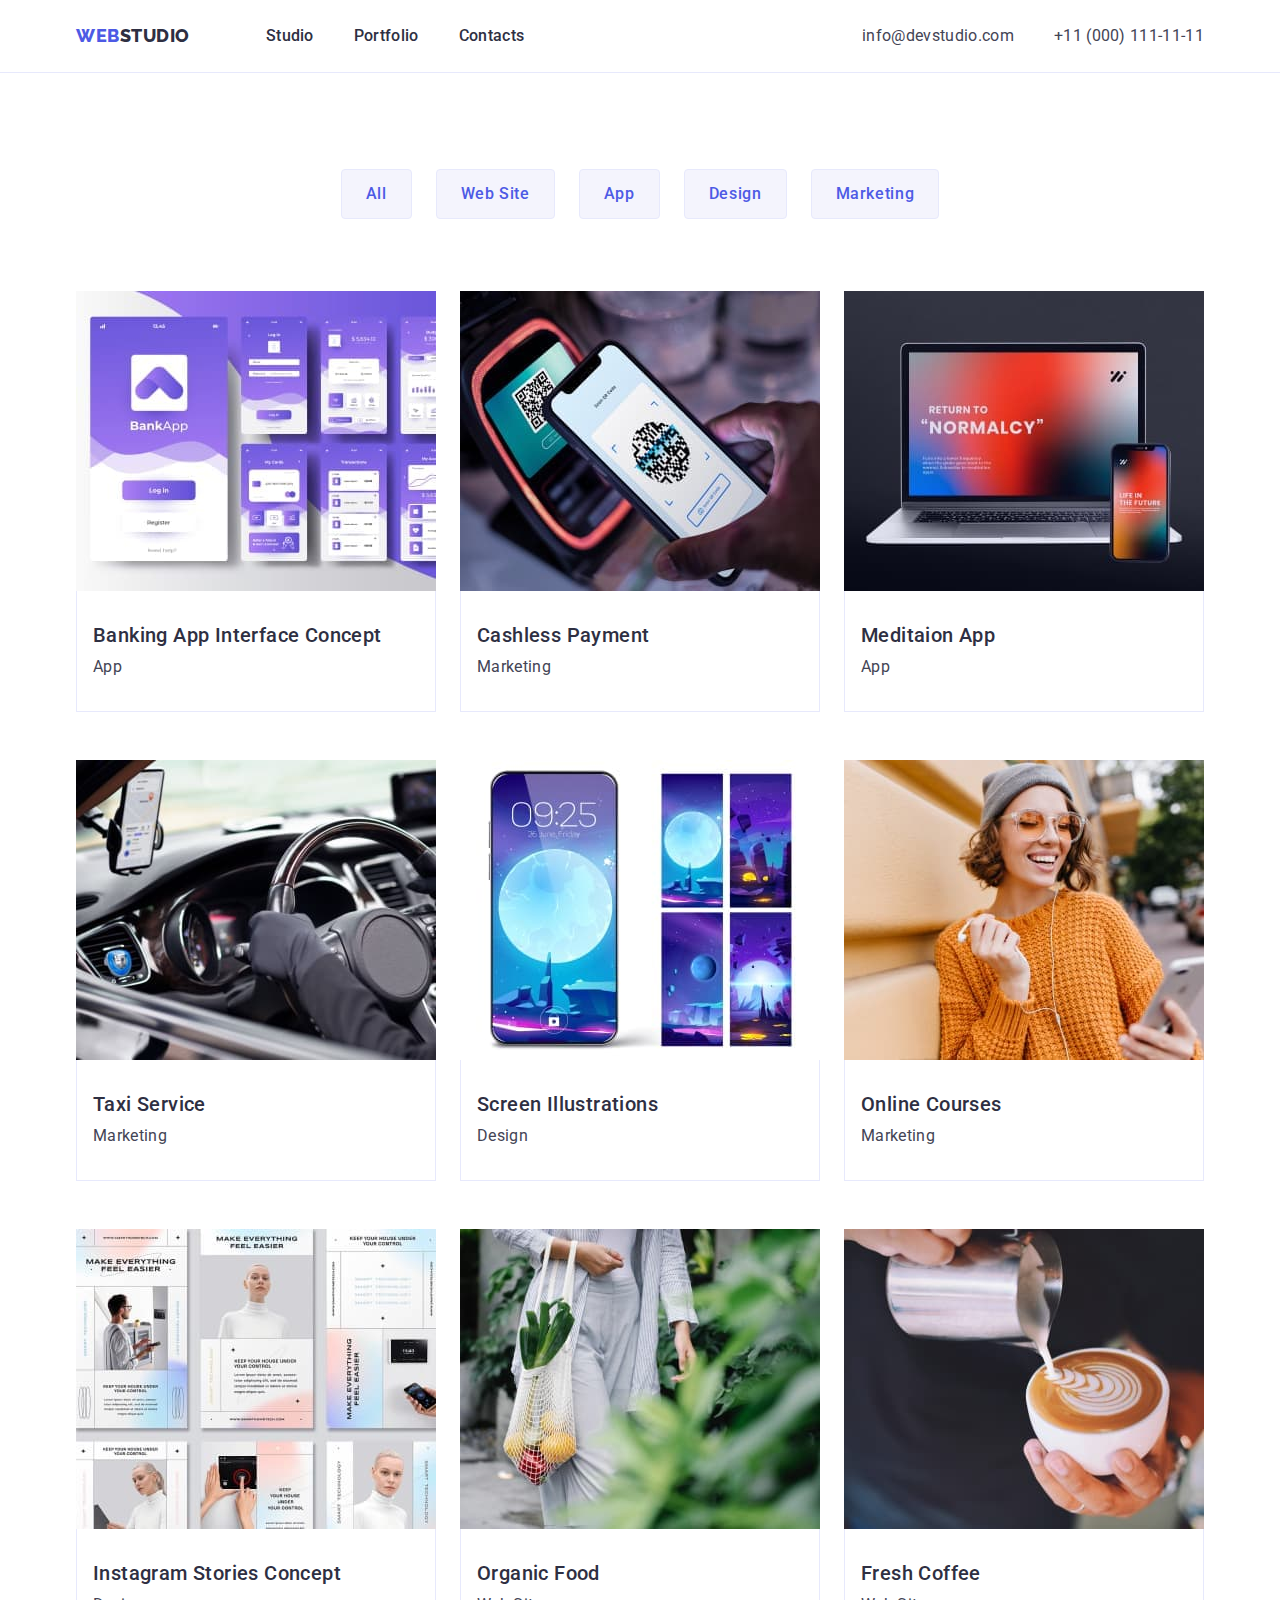
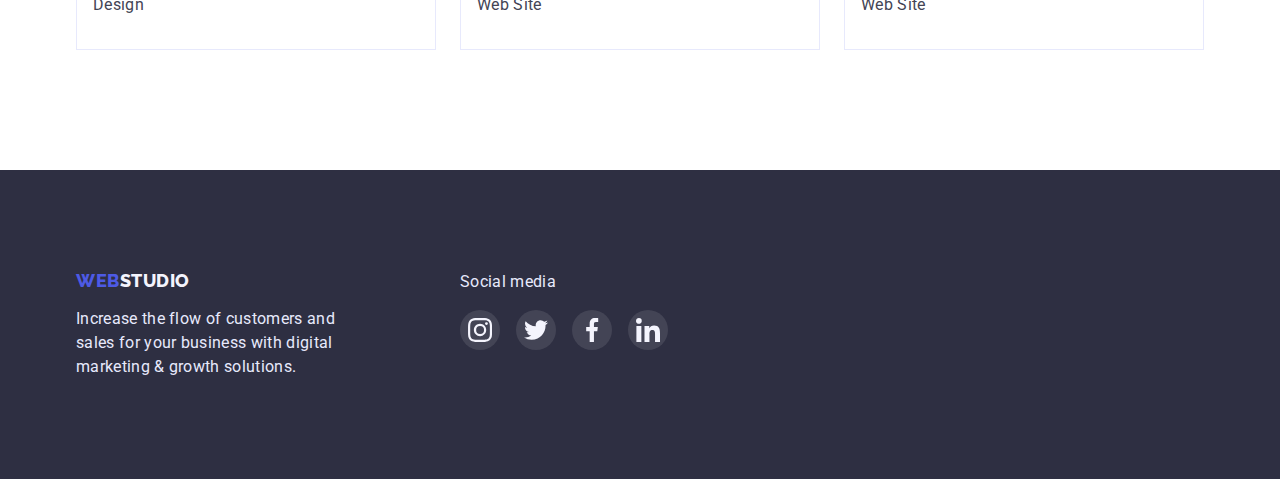
==== portfolio.html @ 6abd02d6 "Begin" ====
<!DOCTYPE html>
<html lang="en">
  <head>
    <meta charset="UTF-8" />
    <meta http-equiv="X-UA-Compatible" content="IE=edge" />
    <meta name="viewport" content="width=device-width, initial-scale=1.0" />
    <title>portfolio</title>
    <link rel="preconnect" href="https://fonts.googleapis.com" />
    <link rel="preconnect" href="https://fonts.gstatic.com" crossorigin />
    <link
      href="https://fonts.googleapis.com/css2?family=Raleway:wght@800&family=Roboto:wght@400;500;700&display=swap"
      rel="stylesheet"
    />
    <link
      rel="stylesheet"
      href="https://cdn.jsdelivr.net/npm/modern-normalize@1.1.0/modern-normalize.min.css"
    />
    <link rel="stylesheet" href="./css/styles.css" />
  </head>
  <body>
    <!--Header-->
    <header class="page-header page-header-portfolio">
      <div class="container page-header-container">
        <nav class="navigation">
          <a href="./index.html" class="logo link"><span class="logopart1 link">Web</span>Studio</a>
          <ul class="menu list">
            <li class="menu-item">
              <a class="menu-link link" href="">Studio</a>
            </li>
            <li class="menu-item">
              <a class="menu-link link" href="./portfolio.html">Portfolio</a>
            </li>
            <li class="menu-item">
              <a class="menu-link link" href="">Contacts</a>
            </li>
          </ul>
        </nav>
        <address class="contact-menu">
          <ul class="mail-phone">
            <li class="mail list">
              <a class="mail-text link" href="mailto:info@devstudio.com">info@devstudio.com</a>
            </li>
            <li class="phone list">
              <a class="phone-number link" href="tel:+110001111111">+11 (000) 111-11-11</a>
            </li>
          </ul>
        </address>
      </div>
    </header>
    <main class="section-portfolio">
      <section clas="our-works">
        <div class="container">
          <h1 class="visualli-hiden">portfolio</h1>
          <ul class="btn-list list">
            <li><button class="btn-portfolio" type="button">All</button></li>
            <li><button class="btn-portfolio" type="button">Web Site</button></li>
            <li><button class="btn-portfolio" type="button">App</button></li>
            <li><button class="btn-portfolio" type="button">Design</button></li>
            <li><button class="btn-portfolio" type="button">Marketing</button></li>
          </ul>
          <ul class="portfolio-list list">
            <li class="portfolio-item">
              <a href class="cards-portfolio-link link">
                <img src="./images/img1_1.jpg" alt="banking map" width="360" height="300" />
                <div class="card-portfolio">
                  <h2 class="subtitle subtitle-portfolio">Banking App Interface Concept</h2>
                  <p class="text-subtitle">App</p>
                </div>
              </a>
            </li>
            <li class="portfolio-item">
              <a href class="cards-portfolio-link link">
                <img src="./images/img1_2.jpg" alt="cashless payment" width="360" height="300" />
                <div class="card-portfolio">
                  <h2 class="subtitle subtitle-portfolio">Cashless Payment</h2>
                  <p class="text-subtitle">Marketing</p>
                </div>
              </a>
            </li>
            <li class="portfolio-item">
              <a href class="cards-portfolio-link link">
                <img src="./images/img1_3.jpg" alt="meditation app" width="360" height="300" />
                <div class="card-portfolio">
                  <h2 class="subtitle subtitle-portfolio">Meditaion App</h2>
                  <p class="text-subtitle">App</p>
                </div>
              </a>
            </li>
            <li class="portfolio-item">
              <a href class="cards-portfolio-link link">
                <img src="./images/img2_1.jpg" alt="rul in car" width="360" height="300" />
                <div class="card-portfolio">
                  <h2 class="subtitle subtitle-portfolio">Taxi Service</h2>
                  <p class="text-subtitle">Marketing</p>
                </div>
              </a>
            </li>
            <li class="portfolio-item">
              <a href class="cards-portfolio-link link">
                <img
                  src="./images/img2_2.jpg"
                  alt="screen illustration on iphone"
                  width="360"
                  height="300"
                />
                <div class="card-portfolio">
                  <h2 class="subtitle subtitle-portfolio">Screen Illustrations</h2>
                  <p class="text-subtitle">Design</p>
                </div>
              </a>
            </li>
            <li class="portfolio-item">
              <a href class="cards-portfolio-link link">
                <img src="./images/img2_3.jpg" alt="girl smile" width="360" height="300" />
                <div class="card-portfolio">
                  <h2 class="subtitle subtitle-portfolio">Online Courses</h2>
                  <p class="text-subtitle">Marketing</p>
                </div>
              </a>
            </li>
            <li class="portfolio-item">
              <a href class="cards-portfolio-link link">
                <img
                  src="./images/img3_1.jpg"
                  alt="concept instagram stories"
                  width="360"
                  height="300"
                />
                <div class="card-portfolio">
                  <h2 class="subtitle subtitle-portfolio">Instagram Stories Concept</h2>
                  <p class="text-subtitle">Design</p>
                </div>
              </a>
            </li>
            <li class="portfolio-item">
              <a href class="cards-portfolio-link link">
                <img src="./images/img3_2.jpg" alt="vegetables" width="360" height="300" />
                <div class="card-portfolio">
                  <h2 class="subtitle subtitle-portfolio">Organic Food</h2>
                  <p class="text-subtitle">Web Site</p>
                </div>
              </a>
            </li>
            <li class="portfolio-item">
              <a href class="cards-portfolio-link link">
                <img src="./images/img3_3.jpg" alt="coffe" width="360" height="300" />
                <div class="card-portfolio">
                  <h2 class="subtitle subtitle-portfolio">Fresh Coffee</h2>
                  <p class="text-subtitle">Web Site</p>
                </div>
              </a>
            </li>
          </ul>
        </div>
      </section>
    </main>
    <footer class="part-footer">
      <div class="container footer-container">
        <div class="footer">
          <a href="./index.html" class="logo logofooter link"
            ><span class="logopart1 logopart1footer link">Web</span>Studio</a
          >
          <p class="text-footer">
            Increase the flow of customers and sales for your business with digital marketing &
            growth solutions.
          </p>
        </div>
        <div class="part-footer-2">
          <p class="text-footer text-footer-1">Social media</p>
          <ul class="list-traling-icons-footer list">
            <li class="list-traling-icons-teams-footer">
              <a href class="link-traling-icons-footer">
                <svg class="icons-footer" width="24" height="24">
                  <use href="./images/sprite-svg.svg#icon-instagram"></use>
                </svg>
              </a>
            </li>
            <li class="list-traling-icons-teams-footer">
              <a href class="link-traling-icons-footer">
                <svg class="icons-footer" width="24" height="24">
                  <use href="./images/sprite-svg.svg#icon-twitter"></use>
                </svg>
              </a>
            </li>
            <li class="list-traling-icons-teams-footer">
              <a href class="link-traling-icons-footer">
                <svg class="icons-footer" width="24" height="24">
                  <use href="./images/sprite-svg.svg#icon-facebook"></use>
                </svg>
              </a>
            </li>
            <li class="list-traling-icons-teams-footer">
              <a href class="link-traling-icons-footer">
                <svg class="icons-footer" width="24" height="24">
                  <use href="./images/sprite-svg.svg#icon-linkedin"></use>
                </svg>
              </a>
            </li>
          </ul>
        </div>
      </div>
    </footer>
  </body>
</html>
---- css/styles.css ----
:root {
  --main-font: 'Roboto', sans-serif;
  --logo-font: 'Raleway', sans-serif;
  --color-main: #2e2f42;
  --color-menu-link-hover: #404bbf;
  --color-menu-mail-number: #434455;
  --color-main-title: #ffffff;
  --color-hero-button: #ffffff;
  --color-btn-active-portfolio: #ffffff;
  --color-btn-portfolio: #4d5ae5;
  --color-text-subtitle: #434455;
  --color-text-footer: #e7e9fc;
  --color-logo: #2e2f42;
  --color-logo-part1: #4d5ae5;
  --color-logo-footer: #f4f4fd;
  --color-main-backphone: #ffffff;
  --color-backphone-hero-button: #4d5ae5;
  --color-backphone-hero-button-focus: #404bbf;
  --color-backphone-btn-active-portfolio: #f4f4fd;
  --color-backphone-btn-active-portfolio-focus: #404bbf;
  --color-backphone-btn-portfolio: #f4f4fd;
  --color-backphone-hero: #2e2f42;
  --color-backfone-team-list: #f4f4fd;
  --color-backfone-photo-employee: #ffffff;
  --color-backfone-footer: #2e2f42;
}
h1,
h2,
h3,
h4,
p {
  margin-top: 0;
  margin-bottom: 0;
}
ul,
ol {
  margin-top: 0;
  margin-bottom: 0;
  padding-left: 0;
}
img {
  display: block;
  max-width: 100%;
  height: auto;
}
button {
  cursor: pointer;
}
.list {
  list-style: none;
}
.link {
  text-decoration: none;
}
body {
  font-family: var(--main-font);
  background: var(--color-main-backphone);
  color: var(--color-main);
}
.container {
  width: 1158px;
  padding: 0 15px;
  margin: 0 auto;
}
.visualli-hiden {
  position: absolute;
  white-space: nowrap;
  width: 1px;
  height: 1px;
  overflow: hidden;
  border: 0;
  padding: 0;
  clip: rect(0 0 0 0);
  clip-path: inset(50%);
  margin: -1px;
}

/*=========Componets==========*/
.section-title {
  margin-bottom: 72px;
  font-size: 36px;
  line-height: 1.11;
  letter-spacing: 0.02em;
  text-align: center;
}
.subtitle {
  margin-bottom: 8px;
  font-weight: 500;
  font-size: 20px;
  line-height: 1.2;
  letter-spacing: 0.02em;
}
.subtitle-portfolio {
  color: var(--color-main);
}
.text-subtitle {
  font-size: 16px;
  line-height: 1.5;
  letter-spacing: 0.02em;
  color: var(--color-text-subtitle);
}
/*--------Components--------*/
/*--------Header-----------*/
.page-header {
  padding-top: 24px;
  padding-bottom: 24px;
}
.page-header-portfolio {
  border-bottom: 1px solid #e7e9fc;
}
.logo {
  font-family: var(--logo-font);
  font-weight: 800;
  font-size: 18px;
  line-height: 1.33;
  letter-spacing: 0.03em;
  text-transform: uppercase;
  color: var(--color-logo);
  margin-right: 76px;
}
.logopart1 {
  color: var(--color-logo-part1);
}
.menu-link {
  font-weight: 500;
  font-size: 16px;
  line-height: 1.5;
  letter-spacing: 0.02em;
  color: var(--color-main);
}
.menu-link:hover,
.menu-link:focus {
  color: var(--color-menu-link-hover);
}
.mail-text {
  font-style: normal;
  font-size: 16px;
  line-height: 1.5;
  letter-spacing: 0.02em;
  color: var(--color-menu-mail-number);
}
.mail-text:hover,
.mail-text:focus {
  color: var(--color-menu-link-hover);
}
.phone-number {
  font-style: normal;
  font-size: 16px;
  line-height: 1.5;
  letter-spacing: 0.02em;
  color: var(--color-menu-mail-number);
}
.page-header-container {
  display: flex;
  align-items: center;
}
.navigation {
  display: flex;
  align-items: center;
}
.menu {
  display: flex;
  align-items: center;
}
.mail-phone {
  display: flex;
  align-items: center;
}
.contact-menu {
  margin-left: auto;
}
.mail {
  margin-right: 40px;
}
.menu-item:not(:last-child) {
  margin-right: 40px;
}
/*--------/Header-----------*/
/*--------------Hero----------*/
.hero {
  text-align: center;
  padding: 188px 0;
  max-width: 1440px;
  background-image: linear-gradient(rgba(46, 47, 66, 0.7), rgba(46, 47, 66, 0.7)),
    url(../images/hero-bg/people-office.jpg);
  background-size: cover;
  background-color: var(--color-backphone-hero);
  margin: 0 auto;
}
.main-title {
  font-size: 56px;
  line-height: 1.07;
  /* letter-spacing: 0.02em; */
  color: var(--color-main-title);
  margin: 0 auto;
  max-width: 494px;
}
.hero-button {
  padding: 16px 32px;
  font-family: inherit;
  font-weight: 500;
  font-size: 16px;
  line-height: 1.5;
  letter-spacing: 0.04em;
  color: var(--color-hero-button);
  background: var(--color-backphone-hero-button);
  border-radius: 4px;
  border: none;
  margin-top: 48px;
}
.hero-button:hover,
.hero-button:focus {
  background: var(--color-backphone-hero-button-focus);
}
/*--------------/Hero----------*/
/*----------Section2---------*/
.section-qualities {
  padding-top: 120px;
  padding-bottom: 120px;
}
.qualities-icon-list {
  background-color: #f4f4fd;
  border-radius: 4px;
  text-align: center;
  padding: 32px 0px;
  margin-bottom: 8px;
}

.qualities-list {
  display: flex;
  column-gap: 24px;
}
.qualities-list-items {
  flex-basis: calc((100% - 72px) / 4);
}
/*-----------/Section2--------*/
/*-----------Section3---------*/
.work-list {
  padding-bottom: 120px;
}
.list-img-work {
  display: flex;
  flex-wrap: wrap;
  column-gap: 24px;
}
.img-what-we-do {
  flex-basis: calc((100% - 48px) / 3);
}
/*-----------/Section3---------*/
/*-----------Section4---------*/
.team-list {
  padding-top: 120px;
  padding-bottom: 120px;
  background: var(--color-backfone-team-list);
  max-width: 1440px;
  margin: 0 auto;
}
.list-img-employee {
  display: flex;
  flex-wrap: wrap;
  column-gap: 24px;
}
.photo-employee {
  flex-basis: calc((100% - 72px) / 4);
  background: var(--color-backfone-photo-employee);
  box-shadow: 0px 1px 6px rgba(46, 47, 66, 0.08), 0px 1px 1px rgba(46, 47, 66, 0.16),
    0px 2px 1px rgba(46, 47, 66, 0.08);
  border-radius: 0px 0px 4px 4px;
}
.card {
  padding: 32px 16px;
  text-align: center;
}
.list-traling-icons {
  display: flex;
  column-gap: 24px;
  margin-top: 8px;
  align-items: center;
}
.traling-icons-item {
  flex-basis: calc((100% - 72px) / 4);
}
.traling-icons {
  fill: #f4f4fd;
}
.traling-icons-link {
  display: flex;
  justify-content: center;
  align-items: center;
  width: 40px;
  height: 40px;
  border-radius: 50%;
  background-color: #4d5ae5;
}

.traling-icons-link:hover,
.traling-icons-link:focus {
  background-color: #404bbf;
}
/*-----------/Section4---------*/
/*-----------Section5---------*/
.clients {
  padding-top: 130px;
  padding-bottom: 120px;
}
.list-clients-icons {
  display: flex;
  column-gap: 24px;
  /* margin-top: 72px;
  align-items: center; */
}
.list-clients-icons-teams {
  width: calc((100%-120px) / 6);
  height: 88px;
}
.clients-icons-link {
  width: 100%;
  height: 100%;
  display: flex;
  border-radius: 4px;
  border: 1px solid #8e8f99;
  align-items: center;
  justify-content: center;
}

.clients-icons {
  fill: #8e8f99;
}
.clients-icons-link:hover,
.clients-icons-link:focus {
  border-color: #404bbf;
}
.clients-icons-link:is(:hover, :focus) .clients-icons {
  fill: #404bbf;
}

/*-----------/Section5---------*/
/*--------Potfolio-Section our works-------*/
.section-portfolio {
  padding-top: 96px;
  padding-bottom: 120px;
}
.btn-list {
  display: flex;
  justify-content: center;
  column-gap: 24px;
  margin-bottom: 72px;
}
.btn-portfolio {
  padding: 12px 24px;
  font-family: inherit;
  font-weight: 500;
  font-size: 16px;
  line-height: 1.5;
  letter-spacing: 0.04em;
  color: var(--color-btn-portfolio);
  background: var(--color-backphone-btn-active-portfolio);
  border: 1px solid #e7e9fc;
  border-radius: 4px;
}
.btn-portfolio:hover,
.btn-portfolio:focus {
  color: var(--color-btn-active-portfolio);
  background: var(--color-backphone-btn-active-portfolio-focus);
  box-shadow: 0px 3px 1px rgba(0, 0, 0, 0.1), 0px 2px 1px rgba(0, 0, 0, 0.08),
    0px 2px 2px rgba(0, 0, 0, 0.12);
  border-color: #404bbf;
}
.portfolio-list {
  display: flex;
  flex-wrap: wrap;
  column-gap: 24px;
  row-gap: 48px;
}
.portfolio-item {
  flex-basis: calc((100% - 48px) / 3);
}
.card-portfolio {
  padding-left: 16px;
  padding-top: 32px;
  padding-bottom: 32px;
  border: 1px solid #e7e9fc;
  border-top: none;
}
.cards-portfolio-link {
  display: block;
  background-color: #ffffff;
}
.cards-portfolio-link:hover,
.cards-portfolio-link:focus {
  box-shadow: 0px 1px 6px rgba(46, 47, 66, 0.08), 0px 1px 1px rgba(46, 47, 66, 0.16),
    0px 2px 1px rgba(46, 47, 66, 0.08);
}
/*--------Footer------------*/
.part-footer {
  background: var(--color-backfone-footer);
  padding: 100px 0;
  max-width: 1440px;
  margin: 0 auto;
}
.footer-container {
  display: flex;
  align-items: baseline;
}
.logofooter {
  line-height: 1.17;
  color: var(--color-logo-footer);
}
.logopart1footer {
  line-height: 1.17;
}
.text-footer {
  font-size: 16px;
  line-height: 1.5;
  letter-spacing: 0.02em;
  color: var(--color-text-footer);
  margin-top: 16px;
  max-width: 264px;
}
.text-footer-1 {
  margin-top: 0px;
  margin-bottom: 16px;
}
.list-traling-icons-footer {
  display: flex;
  column-gap: 16px;
}
.link-traling-icons-footer {
  display: flex;
  justify-content: center;
  align-items: center;
  width: 40px;
  height: 40px;
  border-radius: 50%;
  background-color: rgba(255, 255, 255, 0.1);
}
.list-traling-icons-teams-footer {
  flex-basis: calc((100% - 48px) / 4);
}
.footer {
  margin-right: 120px;
}
.icons-footer {
  fill: #f4f4fd;
}
.link-traling-icons-footer:hover,
.link-traling-icons-footer:focus {
  background-color: #31d0aa;
}
/*--------/Footer------------*/
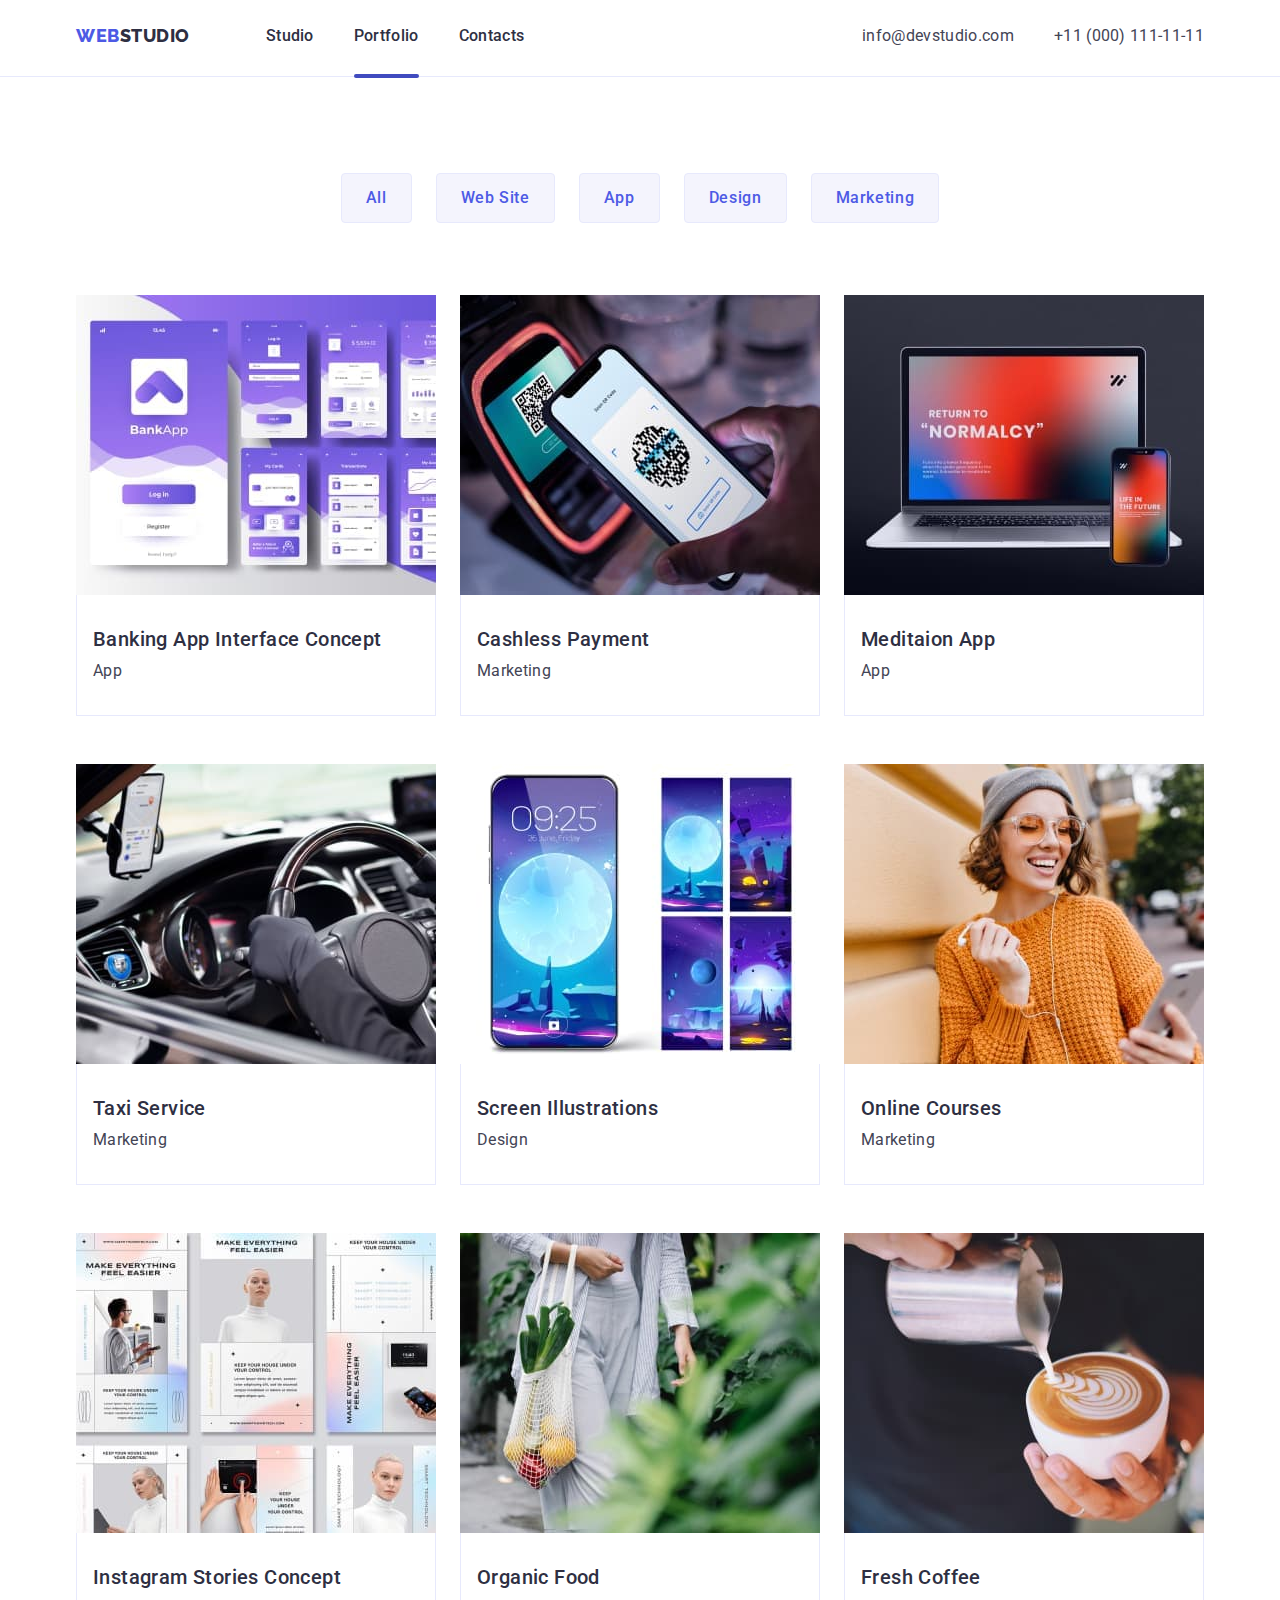
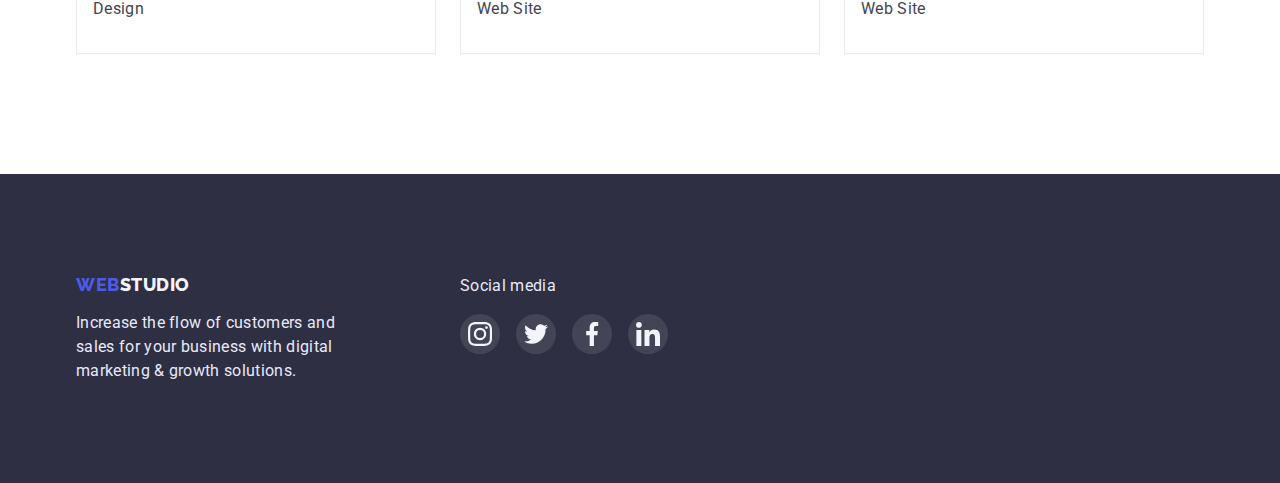
==== commit 8f23bc01: "homework-1" ====
--- a/portfolio.html
+++ b/portfolio.html
@@ -28,7 +28,7 @@
               <a class="menu-link link" href="">Studio</a>
             </li>
             <li class="menu-item">
-              <a class="menu-link link" href="./portfolio.html">Portfolio</a>
+              <a class="menu-link link current" href="./portfolio.html">Portfolio</a>
             </li>
             <li class="menu-item">
               <a class="menu-link link" href="">Contacts</a>
@@ -61,7 +61,13 @@
           <ul class="portfolio-list list">
             <li class="portfolio-item">
               <a href class="cards-portfolio-link link">
-                <img src="./images/img1_1.jpg" alt="banking map" width="360" height="300" />
+                <div class="team-list-img-overlay">
+                  <img src="./images/img1_1.jpg" alt="banking map" width="360" height="300" />
+                  <p class="overlay">
+                    14 Stylish and User-Friendly App Design Concepts · Task Manager App · Calorie
+                    Tracker App · Exotic Fruit Ecommerce App · Cloud Storage App
+                  </p>
+                </div>
                 <div class="card-portfolio">
                   <h2 class="subtitle subtitle-portfolio">Banking App Interface Concept</h2>
                   <p class="text-subtitle">App</p>
@@ -70,7 +76,13 @@
             </li>
             <li class="portfolio-item">
               <a href class="cards-portfolio-link link">
-                <img src="./images/img1_2.jpg" alt="cashless payment" width="360" height="300" />
+                <div class="team-list-img-overlay">
+                  <img src="./images/img1_2.jpg" alt="cashless payment" width="360" height="300" />
+                  <p class="overlay">
+                    14 Stylish and User-Friendly App Design Concepts · Task Manager App · Calorie
+                    Tracker App · Exotic Fruit Ecommerce App · Cloud Storage App
+                  </p>
+                </div>
                 <div class="card-portfolio">
                   <h2 class="subtitle subtitle-portfolio">Cashless Payment</h2>
                   <p class="text-subtitle">Marketing</p>
@@ -79,7 +91,13 @@
             </li>
             <li class="portfolio-item">
               <a href class="cards-portfolio-link link">
-                <img src="./images/img1_3.jpg" alt="meditation app" width="360" height="300" />
+                <div class="team-list-img-overlay">
+                  <img src="./images/img1_3.jpg" alt="meditation app" width="360" height="300" />
+                  <p class="overlay">
+                    14 Stylish and User-Friendly App Design Concepts · Task Manager App · Calorie
+                    Tracker App · Exotic Fruit Ecommerce App · Cloud Storage App
+                  </p>
+                </div>
                 <div class="card-portfolio">
                   <h2 class="subtitle subtitle-portfolio">Meditaion App</h2>
                   <p class="text-subtitle">App</p>
@@ -88,7 +106,13 @@
             </li>
             <li class="portfolio-item">
               <a href class="cards-portfolio-link link">
-                <img src="./images/img2_1.jpg" alt="rul in car" width="360" height="300" />
+                <div class="team-list-img-overlay">
+                  <img src="./images/img2_1.jpg" alt="rul in car" width="360" height="300" />
+                  <p class="overlay">
+                    14 Stylish and User-Friendly App Design Concepts · Task Manager App · Calorie
+                    Tracker App · Exotic Fruit Ecommerce App · Cloud Storage App
+                  </p>
+                </div>
                 <div class="card-portfolio">
                   <h2 class="subtitle subtitle-portfolio">Taxi Service</h2>
                   <p class="text-subtitle">Marketing</p>
@@ -97,12 +121,18 @@
             </li>
             <li class="portfolio-item">
               <a href class="cards-portfolio-link link">
-                <img
-                  src="./images/img2_2.jpg"
-                  alt="screen illustration on iphone"
-                  width="360"
-                  height="300"
-                />
+                <div class="team-list-img-overlay">
+                  <img
+                    src="./images/img2_2.jpg"
+                    alt="screen illustration on iphone"
+                    width="360"
+                    height="300"
+                  />
+                  <p class="overlay">
+                    14 Stylish and User-Friendly App Design Concepts · Task Manager App · Calorie
+                    Tracker App · Exotic Fruit Ecommerce App · Cloud Storage App
+                  </p>
+                </div>
                 <div class="card-portfolio">
                   <h2 class="subtitle subtitle-portfolio">Screen Illustrations</h2>
                   <p class="text-subtitle">Design</p>
@@ -111,7 +141,13 @@
             </li>
             <li class="portfolio-item">
               <a href class="cards-portfolio-link link">
-                <img src="./images/img2_3.jpg" alt="girl smile" width="360" height="300" />
+                <div class="team-list-img-overlay">
+                  <img src="./images/img2_3.jpg" alt="girl smile" width="360" height="300" />
+                  <p class="overlay">
+                    14 Stylish and User-Friendly App Design Concepts · Task Manager App · Calorie
+                    Tracker App · Exotic Fruit Ecommerce App · Cloud Storage App
+                  </p>
+                </div>
                 <div class="card-portfolio">
                   <h2 class="subtitle subtitle-portfolio">Online Courses</h2>
                   <p class="text-subtitle">Marketing</p>
@@ -120,12 +156,18 @@
             </li>
             <li class="portfolio-item">
               <a href class="cards-portfolio-link link">
-                <img
-                  src="./images/img3_1.jpg"
-                  alt="concept instagram stories"
-                  width="360"
-                  height="300"
-                />
+                <div class="team-list-img-overlay">
+                  <img
+                    src="./images/img3_1.jpg"
+                    alt="concept instagram stories"
+                    width="360"
+                    height="300"
+                  />
+                  <p class="overlay">
+                    14 Stylish and User-Friendly App Design Concepts · Task Manager App · Calorie
+                    Tracker App · Exotic Fruit Ecommerce App · Cloud Storage App
+                  </p>
+                </div>
                 <div class="card-portfolio">
                   <h2 class="subtitle subtitle-portfolio">Instagram Stories Concept</h2>
                   <p class="text-subtitle">Design</p>
@@ -134,7 +176,13 @@
             </li>
             <li class="portfolio-item">
               <a href class="cards-portfolio-link link">
-                <img src="./images/img3_2.jpg" alt="vegetables" width="360" height="300" />
+                <div class="team-list-img-overlay">
+                  <img src="./images/img3_2.jpg" alt="vegetables" width="360" height="300" />
+                  <p class="overlay">
+                    14 Stylish and User-Friendly App Design Concepts · Task Manager App · Calorie
+                    Tracker App · Exotic Fruit Ecommerce App · Cloud Storage App
+                  </p>
+                </div>
                 <div class="card-portfolio">
                   <h2 class="subtitle subtitle-portfolio">Organic Food</h2>
                   <p class="text-subtitle">Web Site</p>
@@ -143,7 +191,13 @@
             </li>
             <li class="portfolio-item">
               <a href class="cards-portfolio-link link">
-                <img src="./images/img3_3.jpg" alt="coffe" width="360" height="300" />
+                <div class="team-list-img-overlay">
+                  <img src="./images/img3_3.jpg" alt="coffe" width="360" height="300" />
+                  <p class="overlay">
+                    14 Stylish and User-Friendly App Design Concepts · Task Manager App · Calorie
+                    Tracker App · Exotic Fruit Ecommerce App · Cloud Storage App
+                  </p>
+                </div>
                 <div class="card-portfolio">
                   <h2 class="subtitle subtitle-portfolio">Fresh Coffee</h2>
                   <p class="text-subtitle">Web Site</p>
--- a/css/styles.css
+++ b/css/styles.css
@@ -99,11 +99,24 @@
   letter-spacing: 0.02em;
   color: var(--color-text-subtitle);
 }
+.current {
+  position: relative;
+}
+.current::after {
+  content: '';
+  position: absolute;
+  width: 100%;
+  border-radius: 2px;
+  height: 4px;
+  background-color: #404bbf;
+  left: 0;
+  top: 48px;
+}
 /*--------Components--------*/
 /*--------Header-----------*/
 .page-header {
   padding-top: 24px;
-  padding-bottom: 24px;
+  padding-bottom: 28px;
 }
 .page-header-portfolio {
   border-bottom: 1px solid #e7e9fc;
@@ -127,6 +140,7 @@
   line-height: 1.5;
   letter-spacing: 0.02em;
   color: var(--color-main);
+  transition: color 250ms cubic-bezier(0.4, 0, 0.2, 1);
 }
 .menu-link:hover,
 .menu-link:focus {
@@ -138,6 +152,7 @@
   line-height: 1.5;
   letter-spacing: 0.02em;
   color: var(--color-menu-mail-number);
+  transition: color 250ms cubic-bezier(0.4, 0, 0.2, 1);
 }
 .mail-text:hover,
 .mail-text:focus {
@@ -203,14 +218,15 @@
   line-height: 1.5;
   letter-spacing: 0.04em;
   color: var(--color-hero-button);
-  background: var(--color-backphone-hero-button);
+  background-color: var(--color-backphone-hero-button);
   border-radius: 4px;
   border: none;
   margin-top: 48px;
+  transition: background-color 250ms cubic-bezier(0.4, 0, 0.2, 1);
 }
 .hero-button:hover,
 .hero-button:focus {
-  background: var(--color-backphone-hero-button-focus);
+  background-color: var(--color-backphone-hero-button-focus);
 }
 /*--------------/Hero----------*/
 /*----------Section2---------*/
@@ -251,7 +267,7 @@
 .team-list {
   padding-top: 120px;
   padding-bottom: 120px;
-  background: var(--color-backfone-team-list);
+  background-color: var(--color-backfone-team-list);
   max-width: 1440px;
   margin: 0 auto;
 }
@@ -262,7 +278,7 @@
 }
 .photo-employee {
   flex-basis: calc((100% - 72px) / 4);
-  background: var(--color-backfone-photo-employee);
+  background-color: var(--color-backfone-photo-employee);
   box-shadow: 0px 1px 6px rgba(46, 47, 66, 0.08), 0px 1px 1px rgba(46, 47, 66, 0.16),
     0px 2px 1px rgba(46, 47, 66, 0.08);
   border-radius: 0px 0px 4px 4px;
@@ -291,6 +307,7 @@
   height: 40px;
   border-radius: 50%;
   background-color: #4d5ae5;
+  transition: background-color 250ms cubic-bezier(0.4, 0, 0.2, 1);
 }
 
 .traling-icons-link:hover,
@@ -321,10 +338,12 @@
   border: 1px solid #8e8f99;
   align-items: center;
   justify-content: center;
+  transition: border-color 250ms cubic-bezier(0.4, 0, 0.2, 1);
 }
 
 .clients-icons {
   fill: #8e8f99;
+  transition: fill 250ms cubic-bezier(0.4, 0, 0.2, 1);
 }
 .clients-icons-link:hover,
 .clients-icons-link:focus {
@@ -354,14 +373,17 @@
   line-height: 1.5;
   letter-spacing: 0.04em;
   color: var(--color-btn-portfolio);
-  background: var(--color-backphone-btn-active-portfolio);
+  background-color: var(--color-backphone-btn-active-portfolio);
   border: 1px solid #e7e9fc;
   border-radius: 4px;
+  transition: color 250ms cubic-bezier(0.4, 0, 0.2, 1),
+    background-color 250ms cubic-bezier(0.4, 0, 0.2, 1),
+    box-shadow 250ms cubic-bezier(0.4, 0, 0.2, 1), border-color 250ms cubic-bezier(0.4, 0, 0.2, 1);
 }
 .btn-portfolio:hover,
 .btn-portfolio:focus {
   color: var(--color-btn-active-portfolio);
-  background: var(--color-backphone-btn-active-portfolio-focus);
+  background-color: var(--color-backphone-btn-active-portfolio-focus);
   box-shadow: 0px 3px 1px rgba(0, 0, 0, 0.1), 0px 2px 1px rgba(0, 0, 0, 0.08),
     0px 2px 2px rgba(0, 0, 0, 0.12);
   border-color: #404bbf;
@@ -375,6 +397,7 @@
 .portfolio-item {
   flex-basis: calc((100% - 48px) / 3);
 }
+
 .card-portfolio {
   padding-left: 16px;
   padding-top: 32px;
@@ -385,12 +408,42 @@
 .cards-portfolio-link {
   display: block;
   background-color: #ffffff;
+  transition: box-shadow 250ms cubic-bezier(0.4, 0, 0.2, 1);
 }
 .cards-portfolio-link:hover,
 .cards-portfolio-link:focus {
   box-shadow: 0px 1px 6px rgba(46, 47, 66, 0.08), 0px 1px 1px rgba(46, 47, 66, 0.16),
     0px 2px 1px rgba(46, 47, 66, 0.08);
 }
+
+.team-list-img-overlay {
+  position: relative;
+  overflow: hidden;
+}
+.overlay {
+  background-color: #4d5ae5;
+  left: 0;
+  top: 0;
+  font-weight: 400;
+  font-size: 16px;
+  line-height: 1.5;
+  color: #f4f4fd;
+  padding-top: 40px;
+  padding-bottom: 164px;
+  padding-right: 32px;
+  padding-left: 32px;
+  position: absolute;
+  width: 100%;
+  height: 100%;
+  overflow-y: auto;
+  transform: translateY(100%);
+  transition: transform 250ms cubic-bezier(0.4, 0, 0.2, 1);
+}
+.cards-portfolio-link:hover .overlay,
+.cards-portfolio-link:focus .overlay {
+  transform: translateY(0%);
+}
+
 /*--------Footer------------*/
 .part-footer {
   background: var(--color-backfone-footer);
@@ -433,6 +486,7 @@
   height: 40px;
   border-radius: 50%;
   background-color: rgba(255, 255, 255, 0.1);
+  transition: background-color 250ms cubic-bezier(0.4, 0, 0.2, 1);
 }
 .list-traling-icons-teams-footer {
   flex-basis: calc((100% - 48px) / 4);
@@ -448,3 +502,46 @@
   background-color: #31d0aa;
 }
 /*--------/Footer------------*/
+
+/*--------Modal-window------------*/
+.backdrop {
+  width: 100%;
+  height: 100%;
+  background-color: rgba(46, 47, 66, 0.4);
+  position: fixed;
+  top: 0;
+  left: 0;
+  z-index: 100;
+}
+.is-hidden {
+  opacity: 0;
+  visibility: hidden;
+  pointer-events: 0;
+}
+.modal {
+  position: absolute;
+  top: 50%;
+  left: 50%;
+  transform: translate(-50%, -50%);
+  width: 408px;
+  min-height: 576px;
+  background-color: #fcfcfc;
+  border-radius: 4px;
+  box-shadow: 0px 1px 1px rgba(0, 0, 0, 0.14), 0px 1px 3px rgba(0, 0, 0, 0.12),
+    0px 2px 1px rgba(0, 0, 0, 0.2);
+  padding: 24px;
+}
+.modal-close {
+  display: flex;
+  justify-content: center;
+  justify-items: center;
+  width: 24px;
+  height: 24px;
+  border: 1px solid rgba(0, 0, 0, 0.1);
+  background-color: #e7e9fc;
+  border-radius: 50%;
+  display: block;
+  margin-left: auto;
+  padding: 0;
+}
+/*--------/Modal-window------------*/
